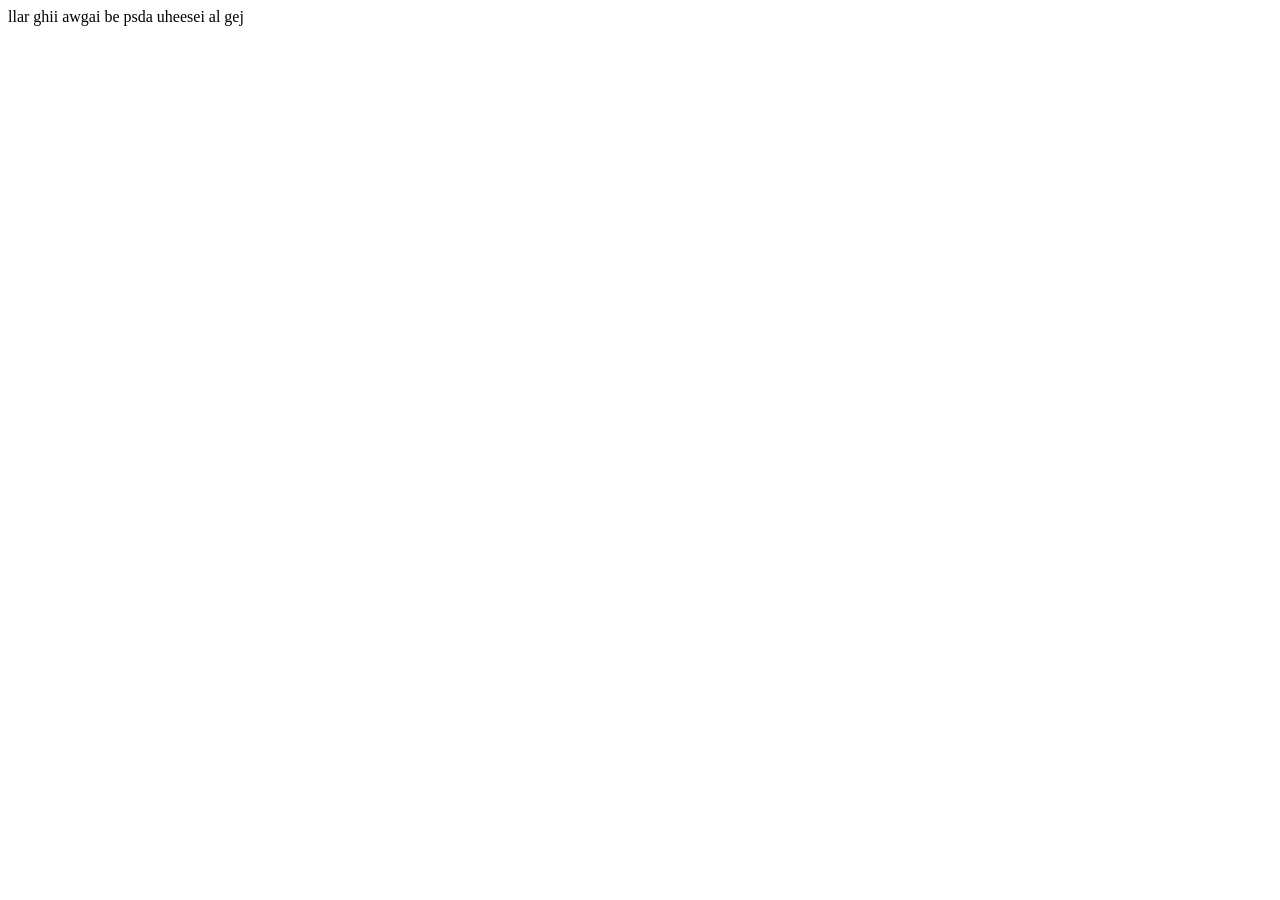
==== index1.html @ 9542c7e2 "Create index1.html" ====
<!DOCTYPE html>
<html>
<head>
	<meta charset="utf-8">
	<meta name="viewport" content="width=device-width, initial-scale=1">
	<title></title>
</head>
<body>
llar ghii awgai be psda uheesei al gej
</body>
</html>
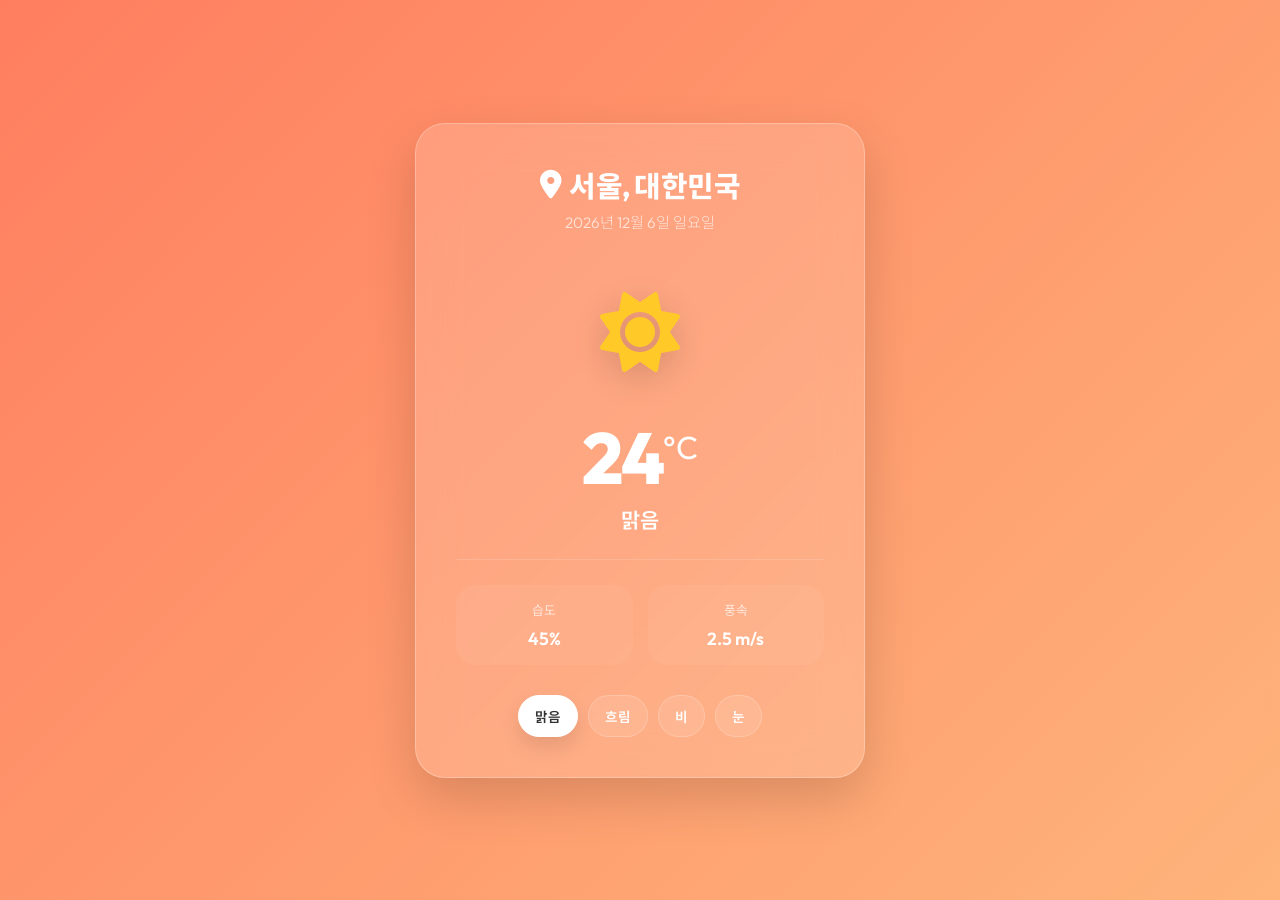
==== commit 1cffa50e: "Update index1.html" ====
--- a/index1.html
+++ b/index1.html
@@ -1,11 +1,469 @@
 <!DOCTYPE html>
-<html>
+<html lang="ko">
 <head>
-	<meta charset="utf-8">
-	<meta name="viewport" content="width=device-width, initial-scale=1">
-	<title></title>
+    <meta charset="UTF-8">
+    <meta name="viewport" content="width=device-width, initial-scale=1.0">
+    <title>오늘의 날씨 | Weather Today</title>
+    <!-- Google Fonts -->
+    <link rel="preconnect" href="https://fonts.googleapis.com">
+    <link rel="preconnect" href="https://fonts.gstatic.com" crossorigin>
+    <link href="https://fonts.googleapis.com/css2?family=Outfit:wght@300;400;600;800&family=Noto+Sans+KR:wght@300;400;700&display=swap" rel="stylesheet">
+    <!-- FontAwesome for icons -->
+    <link rel="stylesheet" href="https://cdnjs.cloudflare.com/ajax/libs/font-awesome/6.4.0/css/all.min.css">
+    
+    <style>
+        :root {
+            --bg-sunny: linear-gradient(135deg, #ff7e5f, #feb47b);
+            --bg-cloudy: linear-gradient(135deg, #617ca6, #9ab7d3);
+            --bg-rainy: linear-gradient(135deg, #203a43, #2c5364);
+            --bg-snowy: linear-gradient(135deg, #83a4d4, #b6fbff);
+            
+            --card-bg: rgba(255, 255, 255, 0.15);
+            --card-border: rgba(255, 255, 255, 0.25);
+            --text-color: #ffffff;
+            --text-sub: rgba(255, 255, 255, 0.7);
+        }
+
+        * {
+            margin: 0;
+            padding: 0;
+            box-sizing: border-box;
+        }
+
+        body {
+            font-family: 'Outfit', 'Noto Sans KR', sans-serif;
+            min-height: 100vh;
+            display: flex;
+            justify-content: center;
+            align-items: center;
+            background: var(--bg-sunny);
+            transition: background 1s ease;
+            color: var(--text-color);
+            overflow: hidden;
+            position: relative;
+        }
+
+        /* Ambient animated backgrounds */
+        .weather-effect {
+            position: absolute;
+            top: 0;
+            left: 0;
+            width: 100%;
+            height: 100%;
+            pointer-events: none;
+            z-index: 1;
+        }
+
+        /* Glassmorphism Card */
+        .weather-card {
+            background: var(--card-bg);
+            backdrop-filter: blur(20px);
+            -webkit-backdrop-filter: blur(20px);
+            border: 1px solid var(--card-border);
+            border-radius: 30px;
+            padding: 40px;
+            width: 90%;
+            max-width: 450px;
+            text-align: center;
+            box-shadow: 0 20px 50px rgba(0, 0, 0, 0.15);
+            z-index: 10;
+            transform: translateY(0);
+            transition: transform 0.5s cubic-bezier(0.175, 0.885, 0.32, 1.275), box-shadow 0.3s ease;
+        }
+
+        .weather-card:hover {
+            transform: translateY(-5px);
+            box-shadow: 0 30px 60px rgba(0, 0, 0, 0.25);
+        }
+
+        /* Location and Date */
+        .location {
+            font-size: 1.8rem;
+            font-weight: 800;
+            margin-bottom: 5px;
+            letter-spacing: -0.5px;
+            display: flex;
+            align-items: center;
+            justify-content: center;
+            gap: 8px;
+        }
+
+        .location i {
+            animation: bounce 2s infinite;
+        }
+
+        .date {
+            font-size: 0.95rem;
+            color: var(--text-sub);
+            font-weight: 300;
+            margin-bottom: 30px;
+        }
+
+        /* Weather Icon */
+        .weather-icon-container {
+            position: relative;
+            height: 140px;
+            margin-bottom: 20px;
+            display: flex;
+            justify-content: center;
+            align-items: center;
+        }
+
+        .weather-icon {
+            font-size: 5rem;
+            filter: drop-shadow(0 10px 15px rgba(0,0,0,0.15));
+            animation: float 4s ease-in-out infinite;
+        }
+
+        /* Temperature */
+        .temp-container {
+            display: flex;
+            justify-content: center;
+            align-items: flex-start;
+            margin-bottom: 10px;
+        }
+
+        .temp {
+            font-size: 4.5rem;
+            font-weight: 800;
+            line-height: 1;
+            letter-spacing: -2px;
+        }
+
+        .temp-unit {
+            font-size: 2rem;
+            font-weight: 400;
+            margin-top: 5px;
+            cursor: pointer;
+            user-select: none;
+            transition: color 0.2s;
+        }
+
+        .temp-unit:hover {
+            color: rgba(255, 255, 255, 0.8);
+        }
+
+        /* Weather Description */
+        .description {
+            font-size: 1.3rem;
+            font-weight: 600;
+            margin-bottom: 25px;
+            text-transform: capitalize;
+        }
+
+        /* Details list */
+        .weather-details {
+            display: grid;
+            grid-template-columns: repeat(2, 1fr);
+            gap: 15px;
+            border-top: 1px solid rgba(255, 255, 255, 0.15);
+            padding-top: 25px;
+            margin-top: 10px;
+        }
+
+        .detail-item {
+            display: flex;
+            flex-direction: column;
+            align-items: center;
+            gap: 8px;
+            background: rgba(255, 255, 255, 0.05);
+            padding: 15px 10px;
+            border-radius: 20px;
+            transition: background 0.3s ease;
+        }
+
+        .detail-item:hover {
+            background: rgba(255, 255, 255, 0.1);
+        }
+
+        .detail-label {
+            font-size: 0.8rem;
+            color: var(--text-sub);
+            font-weight: 400;
+        }
+
+        .detail-value {
+            font-size: 1.1rem;
+            font-weight: 600;
+        }
+
+        /* Selector / Controller */
+        .controls {
+            margin-top: 30px;
+            display: flex;
+            justify-content: center;
+            gap: 10px;
+            z-index: 10;
+        }
+
+        .control-btn {
+            background: rgba(255, 255, 255, 0.1);
+            border: 1px solid rgba(255, 255, 255, 0.2);
+            color: white;
+            padding: 10px 16px;
+            border-radius: 50px;
+            cursor: pointer;
+            font-family: inherit;
+            font-size: 0.85rem;
+            font-weight: 600;
+            transition: all 0.3s cubic-bezier(0.4, 0, 0.2, 1);
+        }
+
+        .control-btn:hover {
+            background: rgba(255, 255, 255, 0.25);
+            transform: translateY(-2px);
+        }
+
+        .control-btn.active {
+            background: #ffffff;
+            color: #333333;
+            border-color: #ffffff;
+            box-shadow: 0 10px 20px rgba(0, 0, 0, 0.1);
+        }
+
+        /* Animations */
+        @keyframes float {
+            0% { transform: translateY(0px) rotate(0deg); }
+            50% { transform: translateY(-10px) rotate(2deg); }
+            100% { transform: translateY(0px) rotate(0deg); }
+        }
+
+        @keyframes bounce {
+            0%, 100% { transform: translateY(0); }
+            50% { transform: translateY(-5px); }
+        }
+
+        /* Rain and Snow Effects */
+        .drop {
+            position: absolute;
+            background: linear-gradient(transparent, rgba(255,255,255,0.4));
+            width: 1px;
+            height: 80px;
+            animation: fall 1.2s linear infinite;
+        }
+
+        .flake {
+            position: absolute;
+            background: white;
+            border-radius: 50%;
+            animation: snowfall 3s linear infinite;
+        }
+
+        @keyframes fall {
+            0% { transform: translateY(-120px); }
+            100% { transform: translateY(100vh); }
+        }
+
+        @keyframes snowfall {
+            0% {
+                transform: translateY(-10px) translateX(0);
+                opacity: 0;
+            }
+            10% {
+                opacity: 0.8;
+            }
+            90% {
+                opacity: 0.8;
+            }
+            100% {
+                transform: translateY(100vh) translateX(50px);
+                opacity: 0;
+            }
+        }
+    </style>
 </head>
 <body>
-llar ghii awgai be psda uheesei al gej
+
+    <div class="weather-effect" id="weather-effect"></div>
+
+    <div class="weather-card">
+        <div class="location">
+            <i class="fa-solid fa-location-dot"></i>
+            <span id="loc-text">서울, 대한민국</span>
+        </div>
+        <div class="date" id="date-text">2026년 5월 26일 화요일</div>
+
+        <div class="weather-icon-container">
+            <i class="fa-solid fa-sun weather-icon" id="weather-icon" style="color: #ffca28;"></i>
+        </div>
+
+        <div class="temp-container">
+            <span class="temp" id="temp-val">24</span>
+            <span class="temp-unit" id="temp-unit">°C</span>
+        </div>
+
+        <div class="description" id="weather-desc">맑음</div>
+
+        <div class="weather-details">
+            <div class="detail-item">
+                <span class="detail-label">습도</span>
+                <span class="detail-value" id="humidity-val">45%</span>
+            </div>
+            <div class="detail-item">
+                <span class="detail-label">풍속</span>
+                <span class="detail-value" id="wind-val">2.5 m/s</span>
+            </div>
+        </div>
+
+        <!-- Controls to simulate different weather styles -->
+        <div class="controls">
+            <button class="control-btn active" onclick="setWeather('sunny')">맑음</button>
+            <button class="control-btn" onclick="setWeather('cloudy')">흐림</button>
+            <button class="control-btn" onclick="setWeather('rainy')">비</button>
+            <button class="control-btn" onclick="setWeather('snowy')">눈</button>
+        </div>
+    </div>
+
+    <script>
+        // Update current date automatically
+        function updateDate() {
+            const dateElement = document.getElementById('date-text');
+            const now = new Date();
+            
+            const options = { 
+                year: 'numeric', 
+                month: 'long', 
+                day: 'numeric', 
+                weekday: 'long' 
+            };
+            
+            // Format in Korean
+            dateElement.textContent = now.toLocaleDateString('ko-KR', options);
+        }
+
+        // Weather database
+        const weatherData = {
+            sunny: {
+                tempC: 24,
+                tempF: 75,
+                desc: '맑고 화창함',
+                humidity: '40%',
+                wind: '2.1 m/s',
+                icon: 'fa-sun',
+                iconColor: '#ffca28',
+                bodyBg: 'var(--bg-sunny)'
+            },
+            cloudy: {
+                tempC: 19,
+                tempF: 66,
+                desc: '구름 많음',
+                humidity: '65%',
+                wind: '3.4 m/s',
+                icon: 'fa-cloud',
+                iconColor: '#eceff1',
+                bodyBg: 'var(--bg-cloudy)'
+            },
+            rainy: {
+                tempC: 16,
+                tempF: 61,
+                desc: '비 내림',
+                humidity: '85%',
+                wind: '4.8 m/s',
+                icon: 'fa-cloud-showers-heavy',
+                iconColor: '#90a4ae',
+                bodyBg: 'var(--bg-rainy)'
+            },
+            snowy: {
+                tempC: -2,
+                tempF: 28,
+                desc: '눈 내림',
+                humidity: '75%',
+                wind: '1.9 m/s',
+                icon: 'fa-snowflake',
+                iconColor: '#e0f7fa',
+                bodyBg: 'var(--bg-snowy)'
+            }
+        };
+
+        let currentWeather = 'sunny';
+        let currentUnit = 'C';
+
+        function setWeather(type) {
+            currentWeather = type;
+            
+            // Update active button states
+            const buttons = document.querySelectorAll('.control-btn');
+            buttons.forEach(btn => btn.classList.remove('active'));
+            
+            // Find button by onclick content
+            const clickedBtn = Array.from(buttons).find(btn => btn.getAttribute('onclick').includes(type));
+            if (clickedBtn) clickedBtn.classList.add('active');
+
+            // Get data
+            const data = weatherData[type];
+
+            // Apply body background
+            document.body.style.background = data.bodyBg;
+
+            // Apply icon changes
+            const iconEl = document.getElementById('weather-icon');
+            iconEl.className = `fa-solid ${data.icon} weather-icon`;
+            iconEl.style.color = data.iconColor;
+
+            // Apply values
+            updateTemperatureDisplay();
+            document.getElementById('weather-desc').textContent = data.desc;
+            document.getElementById('humidity-val').textContent = data.humidity;
+            document.getElementById('wind-val').textContent = data.wind;
+
+            // Generate ambient effects
+            generateEffects(type);
+        }
+
+        function updateTemperatureDisplay() {
+            const tempValEl = document.getElementById('temp-val');
+            const data = weatherData[currentWeather];
+            if (currentUnit === 'C') {
+                tempValEl.textContent = data.tempC;
+            } else {
+                tempValEl.textContent = data.tempF;
+            }
+        }
+
+        // Toggle Celsius / Fahrenheit
+        document.getElementById('temp-unit').addEventListener('click', () => {
+            currentUnit = currentUnit === 'C' ? 'F' : 'C';
+            document.getElementById('temp-unit').textContent = `°${currentUnit}`;
+            updateTemperatureDisplay();
+        });
+
+        // Ambient Effects Generator
+        function generateEffects(type) {
+            const container = document.getElementById('weather-effect');
+            container.innerHTML = ''; // Clear previous effects
+
+            if (type === 'rainy') {
+                const dropCount = 40;
+                for (let i = 0; i < dropCount; i++) {
+                    const drop = document.createElement('div');
+                    drop.classList.add('drop');
+                    drop.style.left = `${Math.random() * 100}vw`;
+                    drop.style.top = `${Math.random() * -100}px`;
+                    drop.style.animationDelay = `${Math.random() * 1.5}s`;
+                    drop.style.opacity = Math.random();
+                    container.appendChild(drop);
+                }
+            } else if (type === 'snowy') {
+                const flakeCount = 30;
+                for (let i = 0; i < flakeCount; i++) {
+                    const flake = document.createElement('div');
+                    flake.classList.add('flake');
+                    const size = Math.random() * 5 + 3;
+                    flake.style.width = `${size}px`;
+                    flake.style.height = `${size}px`;
+                    flake.style.left = `${Math.random() * 100}vw`;
+                    flake.style.top = `${Math.random() * -20}px`;
+                    flake.style.animationDelay = `${Math.random() * 3}s`;
+                    flake.style.animationDuration = `${Math.random() * 2 + 3}s`;
+                    flake.style.opacity = Math.random();
+                    container.appendChild(flake);
+                }
+            }
+        }
+
+        // Initialize
+        updateDate();
+        generateEffects('sunny');
+    </script>
 </body>
-</html>+</html>
